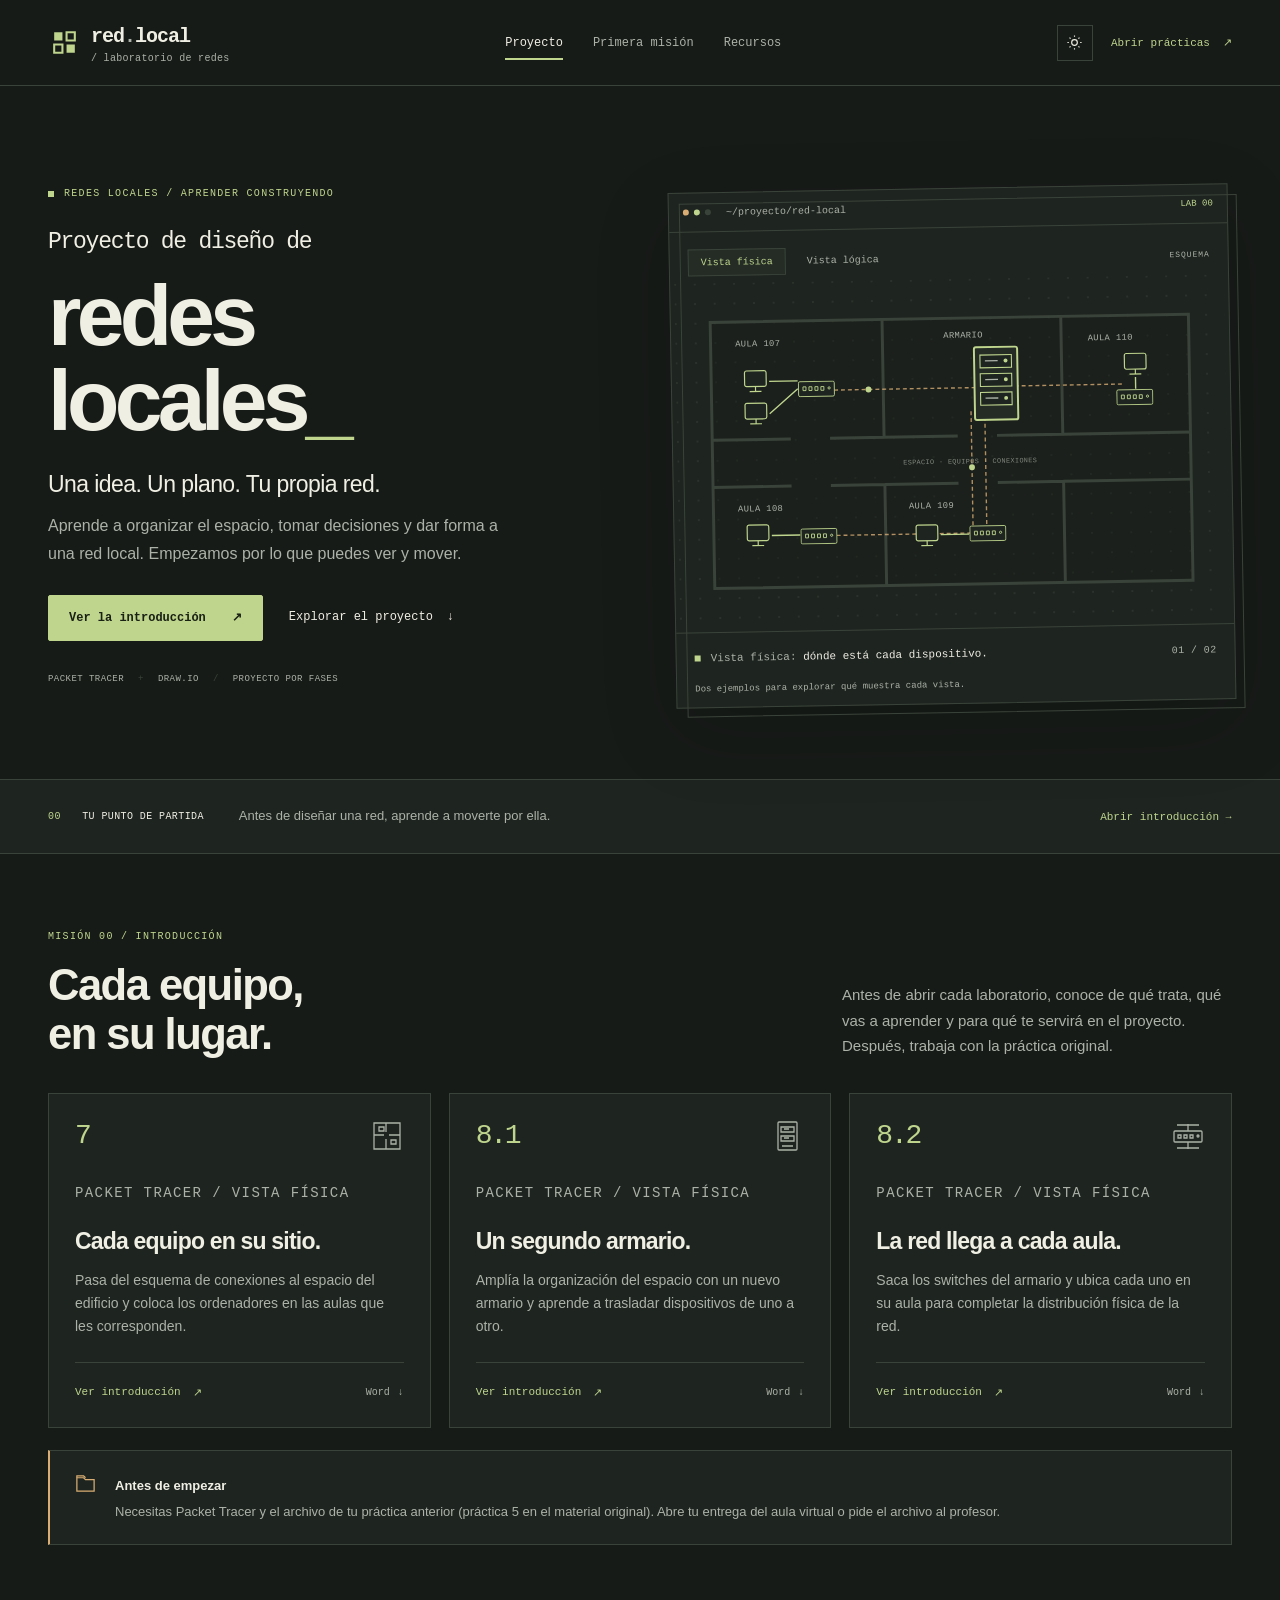
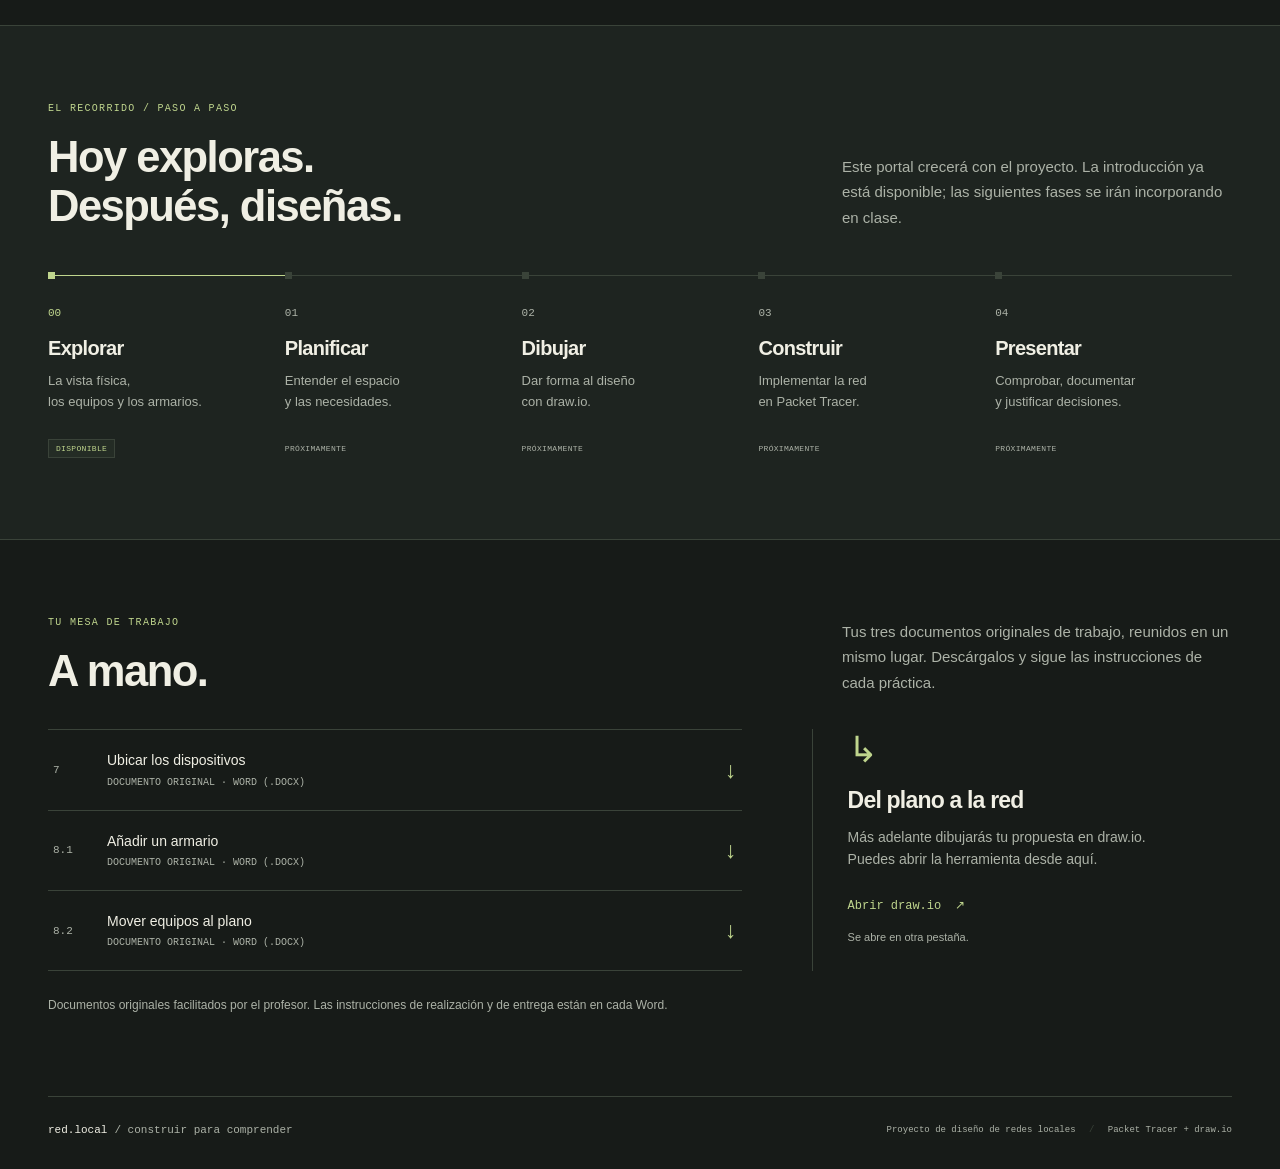
==== PROYECTO_DISEÑO_REDES_LOCALES/index.html @ a5c0ba90 "Añade el portal de diseño de redes y las introducciones a las prácticas originales" ====
<!doctype html>
<html lang="es" data-theme="dark">
<head>
  <meta charset="utf-8">
  <meta name="viewport" content="width=device-width, initial-scale=1">
  <meta name="theme-color" content="#171b18">
  <meta name="description" content="Proyecto de diseño de redes locales. Aprende a organizar la vista física de Packet Tracer y construye, paso a paso, tu propia red.">
  <title>Proyecto de diseño de redes locales</title>
  <link rel="icon" href="assets/favicon.svg" type="image/svg+xml">
  <link rel="stylesheet" href="styles.css">
  <script src="content.js" defer></script>
  <script src="app.js" defer></script>
</head>
<body>
  <a class="skip-link" href="#contenido">Saltar al contenido</a>
  <header class="site-header">
    <a class="brand" href="#inicio" aria-label="Red local. Inicio">
      <svg class="brand-mark" viewBox="0 0 32 32" aria-hidden="true"><path d="M6 6h8v8H6zM18 18h8v8h-8z" fill="currentColor"/><path d="M18 6h8v8h-8zM6 18h8v8H6z" fill="none" stroke="currentColor" stroke-width="2"/></svg>
      <span>red<span class="muted">.</span>local<span class="brand-sub">/ laboratorio de redes</span></span>
    </a>
    <nav class="main-nav" aria-label="Navegación principal">
      <a href="#inicio" data-nav="inicio">Proyecto</a>
      <a href="#mision" data-nav="mision">Primera misión</a>
      <a href="#recursos" data-nav="recursos">Recursos</a>
    </nav>
    <div class="header-actions">
      <button class="theme-button icon-button" id="theme-toggle" title="Cambiar a tema claro" aria-label="Cambiar a tema claro"><svg viewBox="0 0 24 24" aria-hidden="true"><circle cx="12" cy="12" r="4"/><path d="M12 2v2m0 16v2M2 12h2m16 0h2M5 5l1.4 1.4m11.2 11.2L19 19M5 19l1.4-1.4M17.6 6.4L19 5"/></svg></button>
      <a class="header-cta" href="#mision">Abrir prácticas <span aria-hidden="true">↗</span></a>
    </div>
  </header>

  <main id="contenido" tabindex="-1">
    <section id="home-view">
      <div class="hero wrap">
        <div class="hero-copy">
          <p class="eyebrow"><span class="status-square"></span> REDES LOCALES / APRENDER CONSTRUYENDO</p>
          <h1><span class="title-intro">Proyecto de diseño de</span> redes<br class="desktop-break"> locales<span class="cursor" aria-hidden="true">_</span></h1>
          <p class="hero-lead">Una idea. Un plano. Tu propia red.</p>
          <p class="hero-description">Aprende a organizar el espacio, tomar decisiones y dar forma a una red local. Empezamos por lo que puedes ver y mover.</p>
          <div class="hero-actions"><a class="button primary" href="#mision">Ver la introducción <span aria-hidden="true">↗</span></a><a class="text-link" href="#recorrido">Explorar el proyecto <span aria-hidden="true">↓</span></a></div>
          <div class="hero-tools"><span>PACKET TRACER</span><i aria-hidden="true">+</i><span>DRAW.IO</span><i aria-hidden="true">/</i><span>PROYECTO POR FASES</span></div>
        </div>
        <div class="hero-visual">
          <div class="window-top"><div class="window-dots" aria-hidden="true"><i></i><i></i><i></i></div><span>~/proyecto/red-local</span><span class="window-badge">LAB 00</span></div>
          <div class="diagram-tabs" role="group" aria-label="Comparar las vistas de una red"><button class="active" data-diagram="fisica" aria-pressed="true">Vista física</button><button data-diagram="logica" aria-pressed="false">Vista lógica</button><span>ESQUEMA</span></div>
          <div class="diagram-area">
            <svg class="network-map" id="physical-diagram" viewBox="0 0 560 355" role="img" aria-labelledby="map-title map-desc">
              <title id="map-title">Un edificio con aulas y un armario de comunicaciones</title><desc id="map-desc">Esquema ilustrativo de cuatro aulas. Los equipos de cada aula se conectan con el armario de comunicaciones.</desc>
              <defs><pattern id="grid" width="20" height="20" patternUnits="userSpaceOnUse"><circle cx="1" cy="1" r=".8" class="svg-grid"/></pattern><symbol id="pc" viewBox="0 0 28 28"><rect x="3" y="3" width="22" height="16" rx="2"/><path d="M14 19v5M8 24h12"/></symbol><symbol id="switch" viewBox="0 0 50 22"><rect x="1" y="1" width="48" height="20" rx="2"/><path d="M7 8h4v5H7zm8 0h4v5h-4zm8 0h4v5h-4zm8 0h4v5h-4z"/><circle cx="42" cy="10" r="1.5"/></symbol></defs>
              <rect width="560" height="355" fill="url(#grid)"/>
              <path class="map-floor" d="M36 40H523V311H36Z"/><path class="map-wall" d="M36 160H116m40 0h55V40m0 0v120h75m40 0h67V40m0 120h130M36 208h80m40 0h55v103m0-103h75m40 0h67v103m0-103h130"/>
              <path class="cable amber" d="M140 111H313V116M454 110H345M140 259H300V132M314 257V141"/>
              <g class="map-devices"><use href="#pc" x="67" y="87" width="28" height="28"/><use href="#pc" x="67" y="120" width="28" height="28"/><use href="#switch" x="124" y="101" width="38" height="17"/><use href="#pc" x="67" y="244" width="28" height="28"/><use href="#switch" x="124" y="251" width="38" height="17"/><use href="#pc" x="239" y="247" width="28" height="28"/><use href="#switch" x="296" y="251" width="38" height="17"/><use href="#pc" x="454" y="76" width="28" height="28"/><use href="#switch" x="448" y="115" width="38" height="17"/></g>
              <path class="cable" d="M95 101h29M95 134l29-25M95 258h29M267 260h29M468 103v12"/>
              <g class="rack-illustration" transform="translate(304 70)"><rect class="rack-outline" width="44" height="74" rx="2"/><rect x="6" y="8" width="32" height="13"/><rect x="6" y="27" width="32" height="13"/><rect x="6" y="46" width="32" height="13"/><path d="M11 14h13m-13 19h13m-13 19h13"/><circle cx="32" cy="14" r="2"/><circle cx="32" cy="33" r="2"/><circle cx="32" cy="52" r="2"/></g>
              <g class="map-labels"><text x="61" y="65">AULA 107</text><text x="61" y="233">AULA 108</text><text x="235" y="233">AULA 109</text><text x="420" y="65">AULA 110</text><text x="273" y="60">ARMARIO</text><text x="230" y="188" class="corridor-label">ESPACIO · EQUIPOS · CONEXIONES</text></g>
              <circle class="signal" cx="196" cy="111" r="3"/><circle class="signal delay" cx="300" cy="192" r="3"/>
            </svg>
            <svg class="network-map" id="logical-diagram" viewBox="0 0 560 355" role="img" aria-labelledby="logic-title" hidden><title id="logic-title">Esquema lógico de conexión entre un router, un switch y cuatro equipos</title><rect width="560" height="355" fill="url(#grid)"/><path class="cable amber" d="M280 91v58M280 178v43M80 221h400M80 221v38M214 221v38M347 221v38M480 221v38"/><circle class="logic-node" cx="280" cy="65" r="27"/><path class="map-wall" d="M263 65h34m-9-7 9 7-9 7m-16-28v42m-7-33 7-9 7 9"/><use href="#switch" class="map-devices" x="245" y="149" width="70" height="31"/><g class="map-devices"><use href="#pc" x="60" y="259" width="40" height="40"/><use href="#pc" x="194" y="259" width="40" height="40"/><use href="#pc" x="327" y="259" width="40" height="40"/><use href="#pc" x="460" y="259" width="40" height="40"/></g><g class="map-labels"><text x="322" y="68">ROUTER</text><text x="327" y="168">SWITCH</text><text x="58" y="322">PC 01</text><text x="192" y="322">PC 02</text><text x="325" y="322">PC 03</text><text x="458" y="322">PC 04</text></g></svg>
          </div>
          <div class="diagram-caption"><span class="status-square"></span><p id="diagram-explanation">Vista física: <strong>dónde está cada dispositivo.</strong></p><span class="tiny">01 / 02</span></div>
          <p class="diagram-note">Dos ejemplos para explorar qué muestra cada vista.</p>
        </div>
      </div>
      <div class="project-strip"><div class="wrap"><span><span class="strip-number">00</span> TU PUNTO DE PARTIDA</span><p>Antes de diseñar una red, aprende a moverte por ella.</p><a href="#mision">Abrir introducción <span aria-hidden="true">→</span></a></div></div>

      <section class="section wrap" id="mision-section" aria-labelledby="mission-heading">
        <div class="section-heading"><div><p class="eyebrow">MISIÓN 00 / INTRODUCCIÓN</p><h2 id="mission-heading">Cada equipo,<br>en su lugar.</h2></div><p class="section-lead">Antes de abrir cada laboratorio, conoce de qué trata, qué vas a aprender y para qué te servirá en el proyecto. Después, trabaja con la práctica original.</p></div>
        <div class="practice-cards" id="practice-cards"></div>
        <aside class="start-note"><svg viewBox="0 0 24 24" aria-hidden="true"><path d="M3 6h7l2 2h9v12H3Z"/><path d="M3 6V4h7l2 2"/></svg><div><strong>Antes de empezar</strong><p>Necesitas Packet Tracer y el archivo de tu práctica anterior (práctica 5 en el material original). Abre tu entrega del aula virtual o pide el archivo al profesor.</p></div></aside>
      </section>

      <section class="journey-section" id="recorrido-section" aria-labelledby="journey-heading"><div class="wrap section"><div class="section-heading"><div><p class="eyebrow">EL RECORRIDO / PASO A PASO</p><h2 id="journey-heading">Hoy exploras.<br>Después, diseñas.</h2></div><p class="section-lead">Este portal crecerá con el proyecto. La introducción ya está disponible; las siguientes fases se irán incorporando en clase.</p></div><ol class="journey"><li class="current"><span class="journey-num">00</span><h3>Explorar</h3><p>La vista física,<br>los equipos y los armarios.</p><span class="status-tag">DISPONIBLE</span></li><li><span class="journey-num">01</span><h3>Planificar</h3><p>Entender el espacio<br>y las necesidades.</p><span class="future-tag">PRÓXIMAMENTE</span></li><li><span class="journey-num">02</span><h3>Dibujar</h3><p>Dar forma al diseño<br>con draw.io.</p><span class="future-tag">PRÓXIMAMENTE</span></li><li><span class="journey-num">03</span><h3>Construir</h3><p>Implementar la red<br>en Packet Tracer.</p><span class="future-tag">PRÓXIMAMENTE</span></li><li><span class="journey-num">04</span><h3>Presentar</h3><p>Comprobar, documentar<br>y justificar decisiones.</p><span class="future-tag">PRÓXIMAMENTE</span></li></ol></div></section>

      <section class="section wrap resources-section" id="recursos-section" aria-labelledby="resources-heading"><div class="section-heading"><div><p class="eyebrow">TU MESA DE TRABAJO</p><h2 id="resources-heading">A mano.</h2></div><p class="section-lead">Tus tres documentos originales de trabajo, reunidos en un mismo lugar. Descárgalos y sigue las instrucciones de cada práctica.</p></div><div class="resource-layout"><div id="resource-list" class="resource-list"></div><div class="resource-side"><span class="resource-icon" aria-hidden="true">↳</span><h3>Del plano a la red</h3><p>Más adelante dibujarás tu propuesta en draw.io. Puedes abrir la herramienta desde aquí.</p><a class="text-link" href="https://app.diagrams.net/" target="_blank" rel="noopener noreferrer">Abrir draw.io <span aria-hidden="true">↗</span></a><p class="small muted">Se abre en otra pestaña.</p></div></div><p class="source-note">Documentos originales facilitados por el profesor. Las instrucciones de realización y de entrega están en cada Word.</p></section>
    </section>

    <section id="practice-view" class="practice-view wrap" hidden aria-label="Introducción a la práctica"><aside class="practice-sidebar" id="practice-sidebar"></aside><div class="practice-main" id="practice-main"></div></section>
    
  </main>

  <footer class="site-footer wrap"><a class="brand small" href="#inicio">red.local<span class="muted"> / construir para comprender</span></a><p>Proyecto de diseño de redes locales <span class="footer-divider">/</span> Packet Tracer + draw.io</p></footer>
  <div class="toast" id="toast" role="status" aria-live="polite"></div>
  <dialog id="image-dialog" class="image-dialog" aria-labelledby="image-dialog-title"><div class="dialog-toolbar"><p id="image-dialog-title"></p><button class="icon-button" id="close-image" aria-label="Cerrar imagen">×</button></div><div id="image-dialog-content"></div></dialog>
  <noscript><div class="noscript-note">Activa JavaScript para ver las presentaciones de las prácticas. También puedes descargar las guías: <a href="recursos/practica-7.docx">Práctica 7</a>, <a href="recursos/practica-8-1.docx">Práctica 8.1</a> y <a href="recursos/practica-8-2.docx">Práctica 8.2</a>.</div></noscript>
</body>
</html>
---- PROYECTO_DISEÑO_REDES_LOCALES/styles.css ----
@charset "UTF-8";
:root{color-scheme:dark;--bg:#171b18;--surface:#1e2420;--surface-2:#242c25;--text:#f0efe4;--muted:#acb2a7;--line:#3a4339;--accent:#bfd58d;--accent-strong:#d2e5a8;--accent-text:#192014;--amber:#d9ad73;--error:#e1a29b;--shadow:0 25px 75px #070c082b;--mono:"Cascadia Code","SFMono-Regular",Consolas,"Liberation Mono",monospace;--sans:Inter,"Segoe UI",Arial,sans-serif}
html[data-theme=light]{color-scheme:light;--bg:#f4f2e8;--surface:#fcfbf5;--surface-2:#e9eddf;--text:#222c23;--muted:#5e695b;--line:#c9cebe;--accent:#536d2c;--accent-strong:#3b5519;--accent-text:#fff;--amber:#8c5f2b;--error:#a94238;--shadow:0 25px 75px #313d1710}
*{box-sizing:border-box}html{scroll-behavior:smooth;scroll-padding-top:100px}body{margin:0;background:var(--bg);color:var(--text);font-family:var(--sans);font-size:16px;line-height:1.6;-webkit-font-smoothing:antialiased}button,input,textarea{font:inherit}button,a,input,textarea,summary{-webkit-tap-highlight-color:transparent}button,a{touch-action:manipulation}button{cursor:pointer}a{color:inherit;text-decoration:none}button{color:inherit}img,svg{max-width:100%}button:disabled{cursor:default}a:focus-visible,button:focus-visible,input:focus-visible,textarea:focus-visible,summary:focus-visible{outline:2px solid var(--accent);outline-offset:5px}button{border:0}h1,h2,h3,p,figure{margin:0}h1,h2,h3{line-height:1.12;letter-spacing:-.035em}h2{font-size:clamp(32px,3.4vw,46px);font-weight:600}h3{font-size:22px;font-weight:600}.muted{color:var(--muted)}.small{font-size:13px}.tiny{font:10px var(--mono);letter-spacing:.04em}.wrap{width:min(1260px,calc(100% - 96px));margin-inline:auto}[hidden]{display:none!important}.skip-link{position:fixed;left:20px;top:-80px;z-index:100;background:var(--accent);color:var(--accent-text);padding:12px 22px}.skip-link:focus{top:16px}#contenido:focus{outline:none}.site-header{height:86px;display:flex;align-items:center;justify-content:space-between;padding:0 48px;gap:24px;border-bottom:1px solid var(--line);background:var(--bg);position:sticky;top:0;z-index:20}.brand{display:inline-flex;align-items:center;gap:10px;white-space:nowrap;font-family:var(--mono);font-weight:700;font-size:20px;letter-spacing:-.05em}.brand-mark{width:33px;height:33px;color:var(--accent)}.brand-sub{display:block;font-size:10px;letter-spacing:.03em;font-weight:400;color:var(--muted);line-height:1.2}.main-nav{display:flex;gap:30px;font:12px var(--mono)}.main-nav a{padding:10px 0;position:relative;color:var(--muted)}.main-nav a:hover,.main-nav a.active{color:var(--text)}.main-nav a.active:after{content:"";position:absolute;height:2px;background:var(--accent);left:0;right:0;bottom:0}.header-actions{display:flex;align-items:center;gap:18px}.icon-button{display:inline-grid;place-items:center;width:36px;height:36px;border:1px solid var(--line);background:transparent;flex-shrink:0}.icon-button:hover{background:var(--surface-2)}.icon-button svg{width:17px;height:17px;fill:none;stroke:currentColor;stroke-width:1.6}.notebook-link{font:12px var(--mono);display:flex;align-items:center;gap:10px}.notebook-link>svg{width:18px;height:18px;fill:none;stroke:var(--accent);stroke-width:1.5}.progress-dot{font:10px var(--mono);background:var(--surface-2);color:var(--accent);padding:2px 6px;border:1px solid var(--line)}.hero{display:grid;grid-template-columns:1fr 1fr;gap:64px;align-items:center;padding-block:82px 75px}.eyebrow{font:10px/1.5 var(--mono);font-weight:500;letter-spacing:.13em;color:var(--accent);text-transform:uppercase;display:flex;align-items:center;gap:10px}.status-square{width:6px;height:6px;display:inline-block;background:var(--accent);flex-shrink:0}h1{font-size:clamp(64px,6.7vw,92px);font-weight:650;letter-spacing:-.055em;margin:25px 0 24px;line-height:.98}.title-intro{font:500 23px/1.45 var(--mono);letter-spacing:-.055em;display:block;margin-bottom:14px}.cursor{color:var(--accent)}.hero-lead{font-size:23px;margin-bottom:10px;font-weight:500;letter-spacing:-.025em}.hero-description{max-width:465px;color:var(--muted);font-size:16px;line-height:1.7}.hero-actions{display:flex;gap:26px;align-items:center;margin-top:28px;flex-wrap:wrap}.button{padding:13px 20px;font:12px/1.5 var(--mono);font-weight:600;display:inline-flex;align-items:center;justify-content:center;gap:26px;min-height:46px;transition:background .15s,transform .15s;border:1px solid transparent;border-radius:2px}.button.primary{background:var(--accent);color:var(--accent-text);border-color:var(--accent)}.button.primary:hover{background:var(--accent-strong);transform:translateY(-1px)}.button.secondary{background:transparent;border-color:var(--line);color:var(--text)}.button.secondary:hover{background:var(--surface-2);border-color:var(--muted)}.button:disabled{opacity:.35;transform:none!important}.text-link{font:12px/1.5 var(--mono);display:inline-flex;align-items:center;gap:14px;border-bottom:1px solid transparent;padding-block:5px}.text-link:hover{color:var(--accent);border-color:var(--accent)}.hero-tools{margin-top:31px;display:flex;gap:14px;align-items:center;font:9px/1.6 var(--mono);color:var(--muted);letter-spacing:.05em;flex-wrap:wrap}.hero-tools i{font-style:normal;color:var(--line)}.hero-visual{background:var(--surface);border:1px solid var(--line);box-shadow:var(--shadow);transform:rotate(-1deg);margin-top:20px;position:relative}.hero-visual:after{content:"";position:absolute;inset:10px -10px -10px 10px;border:1px solid var(--line);z-index:-1;pointer-events:none}.window-top{display:flex;align-items:center;gap:15px;height:39px;padding:0 14px;border-bottom:1px solid var(--line);font:10px var(--mono);color:var(--muted)}.window-dots{display:flex;gap:5px}.window-dots i{width:6px;height:6px;border-radius:50%;background:var(--line)}.window-dots i:first-child{background:var(--amber)}.window-dots i:nth-child(2){background:var(--accent)}.window-badge{margin-left:auto;font-size:9px;color:var(--accent)}.diagram-tabs{display:flex;align-items:center;padding:17px 18px 3px;gap:8px;font:10px var(--mono)}.diagram-tabs button{background:transparent;padding:7px 12px;color:var(--muted);border:1px solid transparent}.diagram-tabs button.active{background:var(--surface-2);color:var(--accent);border-color:var(--line)}.diagram-tabs>span{margin-left:auto;font-size:8px;letter-spacing:.12em;color:var(--muted)}.diagram-area{padding:4px 4px 0}.network-map{width:100%;display:block}.svg-grid{fill:var(--line)}.map-floor{fill:var(--bg);fill-opacity:.45;stroke:var(--line);stroke-width:3}.map-wall{fill:none;stroke:var(--line);stroke-width:3}.cable{fill:none;stroke:var(--accent);stroke-width:1.4}.cable.amber{stroke:var(--amber);stroke-dasharray:4 3;opacity:.8}.map-devices{fill:var(--surface);stroke:var(--accent);stroke-width:1.2}.rack-illustration rect{fill:var(--surface);stroke:var(--accent);stroke-width:1.1}.rack-illustration .rack-outline{fill:var(--surface-2);stroke-width:2}.rack-illustration path{stroke:var(--muted);stroke-width:1.3}.rack-illustration circle,.signal{fill:var(--accent)}.signal{animation:pulse 3s infinite}.delay{animation-delay:1.5s}.map-labels{font:9px var(--mono);letter-spacing:.04em;fill:var(--muted)}.map-labels .corridor-label{font-size:7px;fill:var(--muted);opacity:.7}.logic-node{fill:var(--surface-2);stroke:var(--accent);stroke-width:1.6}.diagram-caption{display:flex;align-items:center;gap:10px;padding:17px 18px;border-top:1px solid var(--line);font-size:11px}.diagram-caption p{font-family:var(--mono);line-height:1.6;color:var(--muted)}.diagram-caption strong{color:var(--text);font-weight:400}.diagram-caption .tiny{margin-left:auto;color:var(--muted);white-space:nowrap}.diagram-note{font:9px var(--mono);color:var(--muted);padding:0 18px 13px}.project-strip{border-block:1px solid var(--line);background:var(--surface)}.project-strip>.wrap{display:flex;align-items:center;gap:35px;min-height:73px}.project-strip span{font:10px var(--mono);letter-spacing:.04em}.project-strip .strip-number{color:var(--accent);margin-right:15px}.project-strip p{font-size:13px;color:var(--muted);margin-right:auto}.project-strip a{font:11px var(--mono);color:var(--accent);white-space:nowrap}.section{padding-block:75px 80px}.section-heading{display:flex;justify-content:space-between;align-items:flex-end;gap:50px;margin-bottom:34px}.section-heading .eyebrow{margin-bottom:17px}.section-lead{font-size:15px;line-height:1.7;color:var(--muted);max-width:390px}.practice-cards{display:grid;grid-template-columns:repeat(3,minmax(0,1fr));gap:18px}.practice-card{display:flex;flex-direction:column;padding:25px 26px 22px;background:var(--surface);border:1px solid var(--line);transition:border-color .15s,transform .15s;position:relative}.practice-card:hover{border-color:var(--accent);transform:translateY(-3px)}.card-top{display:flex;justify-content:space-between;align-items:center;margin-bottom:29px}.card-number{font:28px var(--mono);letter-spacing:-.08em;color:var(--accent)}.card-symbol{width:34px;height:34px;stroke:var(--muted);fill:none;stroke-width:1.3}.card-kicker{font:9px var(--mono);letter-spacing:.1em;color:var(--muted);margin-bottom:10px}.practice-card h3{font-size:23px;max-width:250px;margin-bottom:14px}.practice-card p{font-size:14px;line-height:1.65;color:var(--muted);margin-bottom:24px}.card-footer{border-top:1px solid var(--line);padding-top:17px;margin-top:auto;display:flex;align-items:center;justify-content:space-between;font:11px var(--mono);gap:12px}.card-footer .count{font-size:9px;color:var(--muted)}.card-footer .card-action{color:var(--accent)}.card-complete{position:absolute;top:32px;right:70px;color:var(--accent);font:10px var(--mono)}.start-note{margin-top:22px;padding:21px 24px;display:flex;align-items:flex-start;gap:18px;border:1px solid var(--line);border-left:2px solid var(--amber);background:var(--surface)}.start-note>svg{width:23px;height:23px;stroke:var(--amber);fill:none;stroke-width:1.3;flex-shrink:0}.start-note strong{font-size:13px;font-weight:600}.start-note p{font-size:13px;color:var(--muted);margin-top:4px;line-height:1.65}.file-tag{margin-left:auto;color:var(--amber);font:12px var(--mono);border:1px solid var(--line);padding:4px 10px}.journey-section{border-block:1px solid var(--line);background:var(--surface)}.journey{list-style:none;display:grid;grid-template-columns:repeat(5,minmax(0,1fr));margin:45px 0 0;padding:0}.journey li{position:relative;border-top:1px solid var(--line);padding-top:22px;padding-right:16px}.journey li:before{content:"";position:absolute;width:7px;height:7px;top:-4px;left:0;background:var(--line)}.journey li.current:before{background:var(--accent)}.journey li.current{border-top-color:var(--accent)}.journey-num{font:11px var(--mono);color:var(--muted)}.journey li.current .journey-num{color:var(--accent)}.journey h3{font-size:20px;margin-block:13px 12px}.journey p{font-size:13px;line-height:1.6;color:var(--muted);margin-bottom:20px}.status-tag,.future-tag{font:8px var(--mono);letter-spacing:.04em;white-space:nowrap;display:inline-block}.status-tag{background:var(--surface-2);color:var(--accent);border:1px solid var(--line);padding:4px 7px}.future-tag{color:var(--muted)}.resource-layout{display:grid;grid-template-columns:1.65fr 1fr;gap:70px}.resource-list{border-top:1px solid var(--line)}.resource-row{display:flex;align-items:center;gap:19px;padding:19px 5px;border-bottom:1px solid var(--line);transition:color .15s}.resource-row:hover{color:var(--accent)}.resource-row>span:first-child{color:var(--muted);font:11px var(--mono);width:35px;flex-shrink:0}.resource-row .resource-name{flex:1}.resource-row strong{font-size:14px;font-weight:500;display:block}.resource-row small{color:var(--muted);font:10px/1.6 var(--mono);display:block;margin-top:3px}.resource-row .download-arrow{font-size:23px;color:var(--accent)}.resource-side{border-left:1px solid var(--line);padding-left:35px}.resource-icon{display:block;font:36px var(--mono);color:var(--accent);margin-bottom:15px}.resource-side h3{font-size:23px;margin-bottom:12px}.resource-side>p{font-size:14px;color:var(--muted);margin-bottom:20px;max-width:310px}.resource-side .text-link{color:var(--accent);margin-bottom:8px}.resource-side p.small{font-size:11px}.source-note{margin-top:25px;font-size:12px;color:var(--muted);max-width:850px}.source-note summary{cursor:pointer;color:var(--muted);padding:8px 0}.source-note p{margin-top:8px;line-height:1.7}.site-footer{display:flex;justify-content:space-between;align-items:center;gap:20px;border-top:1px solid var(--line);padding-block:25px 30px}.site-footer .brand{font-size:11px;letter-spacing:0;gap:7px;font-weight:500}.site-footer p{font:9px/1.6 var(--mono);text-align:right;color:var(--muted)}.footer-divider{margin:0 8px;color:var(--line)}code{font:12px var(--mono);background:var(--surface-2);padding:3px 6px;overflow-wrap:anywhere;color:var(--accent)}.toast{position:fixed;bottom:24px;left:50%;transform:translate(-50%,20px);padding:13px 20px;background:var(--text);color:var(--bg);font:12px var(--mono);border:1px solid var(--line);opacity:0;pointer-events:none;transition:opacity .2s,transform .2s;z-index:60;max-width:90vw}.toast.show{opacity:1;transform:translate(-50%,0)}
/* El espacio guiado de las prácticas */
.practice-view{display:grid;grid-template-columns:235px minmax(0,1fr);gap:50px;padding-block:45px 75px;align-items:start;min-height:calc(100vh - 170px)}.practice-sidebar{position:sticky;top:125px}.back-link{font:11px var(--mono);color:var(--muted);display:inline-block;margin-bottom:35px}.back-link:hover{color:var(--accent)}.sidebar-title{font-size:25px;margin:14px 0 13px;letter-spacing:-.04em}.sidebar-desc{font-size:13px;color:var(--muted);margin-bottom:20px}.overall-progress{height:3px;background:var(--line);margin:12px 0 9px}.overall-progress>span{display:block;height:100%;background:var(--accent);transition:width .2s}.progress-caption{font:10px var(--mono);color:var(--muted)}.practice-nav{display:grid;gap:5px;margin-block:26px}.practice-nav a{display:flex;align-items:center;gap:12px;padding:14px 11px;border:1px solid transparent;font-size:12px;line-height:1.5;color:var(--muted)}.practice-nav a.active{color:var(--text);border-color:var(--line);background:var(--surface)}.practice-nav a:hover{background:var(--surface)}.practice-nav .nav-number{font:11px var(--mono);color:var(--accent);min-width:28px}.nav-check{margin-left:auto;color:var(--accent);font:13px var(--mono)}.sidebar-resource{font:10px/1.7 var(--mono);color:var(--muted);border-top:1px solid var(--line);padding-top:20px}.sidebar-resource a{display:block;margin-bottom:12px}.sidebar-resource a:hover{color:var(--accent)}.sidebar-resource p{font-size:9px;margin-top:20px}.breadcrumb{font:10px/1.6 var(--mono);color:var(--muted);display:flex;gap:10px;flex-wrap:wrap;margin-bottom:27px}.breadcrumb a:hover{color:var(--accent)}.practice-heading{display:flex;gap:24px;align-items:flex-start;margin-bottom:22px}.practice-heading .large-number{font:51px/1 var(--mono);color:var(--accent);letter-spacing:-.07em;white-space:nowrap}.practice-heading h1{font:600 clamp(27px,3vw,40px)/1.12 var(--sans);letter-spacing:-.035em;margin:0 0 14px}.practice-heading p{font-size:14px;color:var(--muted);line-height:1.7;max-width:730px}.objective{padding:15px 18px;background:var(--surface-2);border-left:2px solid var(--accent);font-size:13px;line-height:1.7;margin-bottom:27px}.objective strong{color:var(--accent);display:block;font:9px var(--mono);letter-spacing:.09em;margin-bottom:6px}.steps-nav{display:flex;border:1px solid var(--line);margin-bottom:23px;overflow-x:auto}.step-tab{flex:1;min-width:85px;background:var(--surface);padding:12px 10px;text-align:left;border-right:1px solid var(--line);color:var(--muted);display:flex;align-items:center;gap:7px;font:10px/1.4 var(--mono)}.step-tab:last-child{border-right:0}.step-tab:hover{background:var(--surface-2)}.step-tab.active{color:var(--text);background:var(--surface-2);box-shadow:inset 0 -2px var(--accent)}.step-tab .step-number{font-size:10px;color:var(--muted);flex-shrink:0}.step-tab.done .step-number{color:var(--accent)}.step-card{border:1px solid var(--line);background:var(--surface)}.step-topline{padding:15px 24px;border-bottom:1px solid var(--line);display:flex;align-items:center;justify-content:space-between;font:9px var(--mono);color:var(--muted);gap:12px}.step-topline .step-context{color:var(--accent);letter-spacing:.05em}.step-content{padding:28px}.step-content h2{font-size:26px;line-height:1.25;margin-bottom:20px}.step-content>p{font-size:14px;line-height:1.8;margin:0 0 13px;max-width:760px}.step-content strong{font-weight:600}.step-content .step-image-grid{display:grid;grid-template-columns:repeat(auto-fit,minmax(220px,1fr));gap:18px;margin-top:24px}.step-figure{margin:0}.image-button{width:100%;background:#f1f1ef;border:1px solid var(--line);padding:0;display:block;position:relative;overflow:hidden}.image-button:hover{outline:1px solid var(--accent)}.image-button>img{display:block;max-height:390px;width:100%;height:auto;object-fit:contain;background:#f1f1ef}.image-button .expand-label{position:absolute;right:8px;bottom:8px;background:#171b18e8;color:#f0efe4;font:9px var(--mono);padding:6px 9px}.step-figure figcaption{font:10px/1.7 var(--mono);color:var(--muted);margin-top:9px}.step-hint{margin-top:23px;background:var(--bg);border-left:2px solid var(--amber);padding:14px 17px;font-size:13px;line-height:1.7;color:var(--muted)}.step-hint>strong{display:block;font:9px var(--mono);letter-spacing:.08em;color:var(--amber);margin-bottom:6px}.step-check{margin-top:25px;display:flex;align-items:flex-start;gap:12px;font-size:13px;border-top:1px solid var(--line);padding-top:22px;cursor:pointer}.step-check input,.delivery-check input{accent-color:var(--accent);width:18px;height:18px;flex-shrink:0;margin:2px 0 0}.step-check span{line-height:1.6}.step-actions{border-top:1px solid var(--line);padding:17px 24px;display:flex;justify-content:space-between;align-items:center;gap:15px}.step-actions .button{padding:10px 15px;min-height:40px;font-size:11px}.step-actions .step-position{font:10px var(--mono);color:var(--muted)}.practice-bottom{margin-top:25px;display:grid;grid-template-columns:1.1fr 1fr;gap:20px}.delivery-box,.reflection-box{border:1px solid var(--line);padding:24px;background:var(--surface)}.delivery-box h3,.reflection-box h3{font-size:18px;margin-bottom:17px}.delivery-box ul{padding-left:18px;margin:0 0 18px;color:var(--muted);font-size:13px;line-height:1.7}.delivery-box li{margin-bottom:7px}.filename{display:block;font:11px/1.7 var(--mono);padding:11px;background:var(--bg);color:var(--accent);overflow-wrap:anywhere}.delivery-box>.small{margin-top:12px;font-size:11px;color:var(--muted)}.reflection-box>p{font-size:13px;color:var(--muted);margin-bottom:13px;line-height:1.7}.reflection-box label{font-size:13px;display:block;margin-bottom:12px}.reflection-box textarea,.notebook-view textarea{display:block;width:100%;min-height:125px;border:1px solid var(--line);border-radius:0;background:var(--bg);color:var(--text);padding:13px;font-size:13px;line-height:1.7;resize:vertical}.field-help{font:9px/1.7 var(--mono);color:var(--muted);margin-top:8px}.reflection-box .text-link{margin-top:13px;font-size:10px;color:var(--accent)}.next-practice{display:flex;align-items:center;justify-content:space-between;border:1px solid var(--line);padding:21px 24px;margin-top:22px;gap:20px;background:var(--surface)}.next-practice p{font-size:14px}.next-practice .small{font:9px var(--mono);color:var(--accent);margin-bottom:7px}.next-practice .text-link{color:var(--accent);flex-shrink:0}.plan-labels-wrap{position:relative;display:block}.plan-labels-wrap img{display:block;width:100%;height:auto}.plan-label{position:absolute;transform:translate(-50%,-50%);font:600 clamp(8px,1vw,13px)/1.3 var(--mono);color:#14251b;background:#e4efce;border:1px solid #527343;padding:5px 7px;max-width:25%;text-align:center;box-shadow:0 2px 6px #0001}.image-dialog{width:min(1360px,95vw);max-height:94vh;padding:0;background:var(--bg);color:var(--text);border:1px solid var(--line);margin:auto}.image-dialog::backdrop,.reset-dialog::backdrop{background:#080b09db}.dialog-toolbar{display:flex;align-items:center;justify-content:space-between;padding:12px 16px;gap:20px;border-bottom:1px solid var(--line);font:12px var(--mono);position:sticky;top:0;background:var(--bg);z-index:2}.dialog-toolbar .icon-button{font-size:25px}.image-dialog #image-dialog-content{padding:15px}.image-dialog img{display:block;max-height:calc(91vh - 100px);width:auto;max-width:100%;margin:auto;object-fit:contain}.image-dialog .plan-labels-wrap{width:fit-content;margin:auto}.reset-dialog{padding:30px;max-width:480px;width:90vw;background:var(--bg);color:var(--text);border:1px solid var(--line)}.reset-dialog h2{font-size:29px;margin:15px 0}.reset-dialog>p:not(.eyebrow){color:var(--muted);font-size:14px}.button-row{display:flex;gap:12px;flex-wrap:wrap;margin-top:23px}.danger{background:transparent;color:var(--error);border-color:var(--error)}.danger:hover{background:var(--surface-2)}.noscript-note{padding:22px;border:1px solid var(--error);margin:20px}.noscript-note a{text-decoration:underline}
@keyframes pulse{0%,100%{opacity:.3}50%{opacity:1}}
@media(min-width:1600px){.wrap{width:min(1350px,calc(100% - 130px))}.hero{padding-block:95px 90px;gap:85px}.hero-description{font-size:17px}}
@media(max-width:1150px){.site-header{padding-inline:30px;gap:15px}.main-nav{gap:20px}.wrap{width:calc(100% - 60px)}.hero{gap:35px;padding-block:65px}.title-intro{font-size:20px}h1{font-size:75px}.hero-lead{font-size:20px}.hero-actions{gap:17px}.hero-description{font-size:15px}.hero-tools{font-size:8px;gap:10px}.brand-sub{font-size:9px}.project-strip>.wrap{gap:20px}.practice-card{padding:22px}.practice-view{grid-template-columns:205px minmax(0,1fr);gap:30px}.practice-bottom{grid-template-columns:1fr}.step-tab{font-size:9px}.step-tab .step-name{display:none}.step-tab{min-width:50px;justify-content:center}.step-tab.active .step-name{display:block}.step-tab.active{flex:2.5}.resource-layout{gap:40px}}
@media(max-width:900px){.brand-sub{display:none}.main-nav{gap:16px;font-size:11px}.header-actions{gap:10px}.notebook-link{gap:7px;font-size:11px}.progress-dot{display:none}.hero{gap:25px;grid-template-columns:1fr 1fr}h1{font-size:64px}.title-intro{font-size:17px}.hero .eyebrow{font-size:8px;letter-spacing:.08em}.hero-lead{font-size:18px}.hero-description{font-size:14px}.hero-actions{gap:13px}.hero-actions .button{font-size:10px;padding:12px 14px;gap:20px}.hero-actions .text-link{font-size:10px}.diagram-caption{font-size:9px;padding:13px}.diagram-caption .tiny{display:none}.hero-tools{line-height:1.8}.project-strip p{font-size:11px}.project-strip a{font-size:10px}.project-strip span{font-size:9px}.section-heading{gap:30px}.section-lead{max-width:340px;font-size:14px}.practice-cards{gap:12px}.practice-card{padding:20px}.practice-card h3{font-size:21px}.practice-card p{font-size:13px}.card-footer{font-size:10px;align-items:flex-start}.card-footer .count{font-size:8px}.journey h3{font-size:17px}.journey p{font-size:12px}.journey .future-tag{font-size:7px}.journey .status-tag{font-size:7px}.resource-side{padding-left:25px}.site-footer{align-items:flex-start}.site-footer p{max-width:320px}.site-footer .brand{font-size:9px}.practice-view{grid-template-columns:1fr;gap:28px}.practice-sidebar{position:static;display:block}.practice-sidebar>.back-link{margin-bottom:20px}.practice-sidebar>.eyebrow,.sidebar-title,.sidebar-desc,.practice-sidebar>.overall-progress,.practice-sidebar>.progress-caption,.sidebar-resource{display:none}.practice-nav{display:flex;margin:0;border:1px solid var(--line);gap:0}.practice-nav a{flex:1;border:0;border-right:1px solid var(--line);padding:14px 12px}.practice-nav a:last-child{border-right:0}.practice-nav a.active{border:0;border-bottom:2px solid var(--accent);border-right:1px solid var(--line)}.practice-nav a.active:last-child{border-right:0}.practice-bottom{grid-template-columns:1fr 1fr}.step-tab .step-name{display:block}.step-tab.active{flex:1}.step-tab{font-size:10px;padding:12px;justify-content:flex-start}.notebook-heading{align-items:flex-start;flex-direction:column}.notebook-actions{width:100%}.notebook-entry .entry-body{gap:25px}}
@media(max-width:700px){html{scroll-padding-top:130px}.wrap{width:calc(100% - 36px)}.site-header{height:auto;min-height:75px;padding:15px 18px 10px;flex-wrap:wrap;gap:10px}.brand{font-size:19px}.brand-mark{width:28px;height:28px}.header-actions{margin-left:auto}.notebook-link{font-size:10px}.theme-button{width:31px;height:31px}.main-nav{order:3;width:100%;justify-content:space-between;border-top:1px solid var(--line);padding-top:8px;font-size:10px}.main-nav a{padding:7px 3px}.hero{grid-template-columns:1fr;padding:41px 0 45px;gap:40px}.hero .eyebrow{font-size:8px;letter-spacing:.08em}.hero-copy{max-width:580px}.hero h1{font-size:76px;margin:23px 0}.title-intro{font-size:22px;margin-bottom:12px}.desktop-break{display:none}.hero-lead{font-size:21px}.hero-description{font-size:15px;max-width:500px}.hero-actions{gap:23px;margin-top:25px}.hero-actions .button{font-size:11px;padding:13px 18px}.hero-actions .text-link{font-size:11px}.hero-tools{font-size:9px;gap:11px;margin-top:26px}.hero-visual{transform:none;margin:0 7px 0 0}.hero-visual:after{inset:7px -7px -7px 7px}.diagram-caption{font-size:11px;padding:15px}.diagram-caption .tiny{display:block}.diagram-note{font-size:9px}.project-strip>.wrap{padding-block:17px;min-height:auto;gap:7px 15px;flex-wrap:wrap}.project-strip>.wrap>span{font-size:9px}.project-strip p{width:100%;order:3;font-size:12px}.project-strip a{margin-left:auto;font-size:9px}.project-strip .strip-number{margin-right:8px}.section{padding-block:46px 49px}.section-heading{display:block;margin-bottom:26px}.section-heading .eyebrow{font-size:9px;margin-bottom:13px}h2{font-size:35px}.section-lead{max-width:none;margin-top:20px;font-size:14px}.practice-cards{grid-template-columns:1fr;gap:14px}.practice-card{padding:23px}.card-top{margin-bottom:15px}.card-number{font-size:29px}.practice-card h3{max-width:none;font-size:25px;margin-bottom:10px}.practice-card p{font-size:14px;margin-bottom:20px;max-width:440px}.card-kicker{font-size:9px}.card-footer{font-size:11px}.card-footer .count{font-size:10px}.card-symbol{width:32px;height:32px}.start-note{padding:19px 17px;gap:12px}.start-note p{font-size:12px}.start-note .file-tag{display:none}.journey{grid-template-columns:1fr;margin-top:30px;padding-left:7px}.journey li{border-top:0;border-left:1px solid var(--line);padding:0 0 27px 28px;display:grid;grid-template-columns:1fr auto;gap:6px 15px;position:relative}.journey li.current{border-top:0;border-left-color:var(--accent)}.journey li:before{left:-4px;top:4px}.journey-num{grid-column:1;font-size:10px}.journey h3{font-size:22px;margin:3px 0;grid-column:1}.journey p{font-size:13px;margin:3px 0 0;grid-column:1}.journey p br{display:none}.journey .status-tag,.journey .future-tag{grid-column:2;grid-row:2;align-self:center;font-size:8px}.journey li:last-child{padding-bottom:0}.resource-layout{grid-template-columns:1fr;gap:30px}.resource-row strong{font-size:13px}.resource-row>span:first-child{font-size:10px;width:28px}.resource-row{gap:12px;padding-block:17px}.resource-side{border-left:0;border-top:1px solid var(--line);padding:25px 0 0}.resource-icon{float:right;margin:5px 15px}.resource-side>p{max-width:85%;font-size:13px}.resource-side h3{font-size:23px}.source-note{font-size:11px}.site-footer{display:block;padding-block:25px}.site-footer .brand{font-size:10px}.site-footer p{text-align:left;margin-top:12px;max-width:none;font-size:9px}.footer-divider{display:none}.site-footer #save-status{display:block;margin-top:4px}.practice-view{padding-block:25px 40px;gap:25px}.practice-nav a{padding:12px 9px;gap:5px;display:block;font-size:10px}.practice-nav .nav-number{display:block;font-size:12px;margin-bottom:4px}.nav-check{display:none}.practice-heading{display:block}.practice-heading .large-number{font-size:34px;display:block;margin-bottom:13px}.practice-heading h1{font-size:30px}.practice-heading p{font-size:13px}.breadcrumb{font-size:9px;margin-bottom:21px}.objective{padding:14px;font-size:12px;margin-bottom:22px}.steps-nav{margin-bottom:17px}.step-tab{padding:11px 9px;min-width:43px;justify-content:center;font-size:9px}.step-tab .step-name{display:none}.step-tab.active .step-name{display:block}.step-tab.active{flex:2.6}.step-topline{padding:12px 15px;font-size:8px}.step-topline .step-context{font-size:8px}.step-content{padding:21px 17px}.step-content h2{font-size:23px;margin-bottom:17px}.step-content>p{font-size:13px;line-height:1.8}.step-content .step-image-grid{grid-template-columns:1fr;margin-top:20px}.step-figure figcaption{font-size:9px}.step-hint{font-size:12px;padding:12px 13px}.step-check{font-size:12px;padding-top:19px}.step-actions{padding:14px 15px;gap:8px}.step-actions .button{font-size:10px;padding:10px 12px;gap:14px}.step-actions .step-position{display:none}.practice-bottom{grid-template-columns:1fr;gap:17px;margin-top:18px}.delivery-box,.reflection-box{padding:21px 18px}.next-practice{padding:19px 18px;display:block}.next-practice .text-link{margin-top:12px}.plan-label{font-size:8px;padding:3px 4px}.image-dialog .plan-label{font-size:8px}.dialog-toolbar{font-size:10px;padding:10px;gap:10px}.image-dialog #image-dialog-content{padding:7px}.notebook-view{padding-block:30px 40px}.notebook-heading h1{font-size:39px;margin-block:15px}.notebook-heading p{font-size:13px}.notebook-heading{gap:20px}.profile-box{grid-template-columns:1fr;gap:18px;padding:20px}.notebook-intro{font-size:12px}.notebook-entry{padding:21px 18px}.notebook-entry-header{display:block}.notebook-entry h2{font-size:21px;margin-bottom:10px}.notebook-entry .entry-num{display:block;margin-bottom:7px}.notebook-entry .entry-body{grid-template-columns:1fr;gap:22px}.entry-status{font-size:9px}.notebook-footer{display:block}.reset-link{padding:18px 0 0}.notebook-actions .button{font-size:9px}.button-row .button{font-size:10px}.toast{font-size:10px;text-align:center}.print-answer{display:none}}
@media(max-width:390px){.hero h1{font-size:65px}.title-intro{font-size:19px}.hero-tools{font-size:8px}.hero .eyebrow{font-size:7px}.hero-actions{gap:15px}.hero-actions .text-link{font-size:10px}.diagram-caption{font-size:9px}.project-strip a{font-size:8px}.notebook-link{font-size:9px}.header-actions{gap:8px}}
@media(prefers-reduced-motion:reduce){html{scroll-behavior:auto}*,*:before,*:after{animation:none!important;transition:none!important}.practice-card:hover,.button.primary:hover{transform:none}}

.header-cta{font:11px var(--mono);display:flex;align-items:center;gap:13px;color:var(--accent)}.header-cta:hover{text-decoration:underline}.intro-page{padding-bottom:10px}.intro-main-grid{display:grid;grid-template-columns:1fr;gap:22px;margin-top:25px}.intro-picture{border:1px solid var(--line);padding:13px;background:var(--surface)}.intro-picture .image-button>img{max-height:390px}.intro-picture figcaption{padding:11px 2px 0;color:var(--muted);font:10px/1.7 var(--mono)}.intro-copy-grid{display:grid;grid-template-columns:1fr 1fr;gap:28px;padding-block:26px;border-block:1px solid var(--line)}.intro-copy-grid h2{font:11px var(--mono);color:var(--accent);letter-spacing:.03em;margin-bottom:13px}.intro-copy-grid p{font-size:14px;line-height:1.8;color:var(--muted)}.original-download{background:var(--surface-2);border:1px solid var(--line);display:flex;align-items:center;gap:24px;justify-content:space-between;padding:25px;margin-top:25px}.original-download h2{font-size:23px;margin:9px 0 11px}.original-download p:not(.eyebrow){font-size:13px;color:var(--muted);line-height:1.7;max-width:470px}.original-download .button{flex-shrink:0;font-size:11px;gap:20px}.intro-starting{font-size:12px;color:var(--muted);margin:23px 0;line-height:1.8}.intro-starting strong{color:var(--text);font-weight:500}.intro-file-info{font:9px var(--mono);color:var(--muted);margin-top:10px}.practice-nav.intro-nav{margin-top:24px}.card-footer .count{color:var(--muted)}.card-action-button{font:11px var(--mono);background:transparent;color:var(--accent);padding:6px 0;display:inline-flex;gap:12px;align-items:center}.practice-card{cursor:auto}.practice-card .card-download{font:10px var(--mono);color:var(--muted);display:flex;gap:8px;align-items:center;white-space:nowrap}.practice-card .card-download:hover{color:var(--accent);text-decoration:underline}.card-open{text-align:left;background:none;padding:0;color:inherit}.card-open:hover h3{color:var(--accent)}.section-intro{font-size:15px;line-height:1.8;color:var(--muted);max-width:870px;margin:-2px 0 30px}.intro-mobile-download{display:none}
@media(max-width:1000px){.original-download{display:block}.original-download .button{margin-top:19px}.card-footer{flex-wrap:wrap}.header-cta{font-size:10px}}
@media(max-width:900px){.intro-nav.practice-nav{margin:0}.intro-copy-grid{gap:22px}}
@media(max-width:700px){.header-cta{font-size:10px;gap:8px}.intro-copy-grid{grid-template-columns:1fr;gap:25px;padding-block:22px}.intro-copy-grid p{font-size:13px}.intro-picture{padding:8px}.original-download{padding:21px 18px}.original-download h2{font-size:22px}.original-download p:not(.eyebrow){font-size:12px}.original-download .button{width:100%;font-size:11px}.intro-starting{font-size:12px}.intro-picture figcaption{font-size:9px}.section-intro{font-size:14px;margin-bottom:24px}.intro-mobile-download{display:inline-flex;margin-top:12px;color:var(--accent)}}
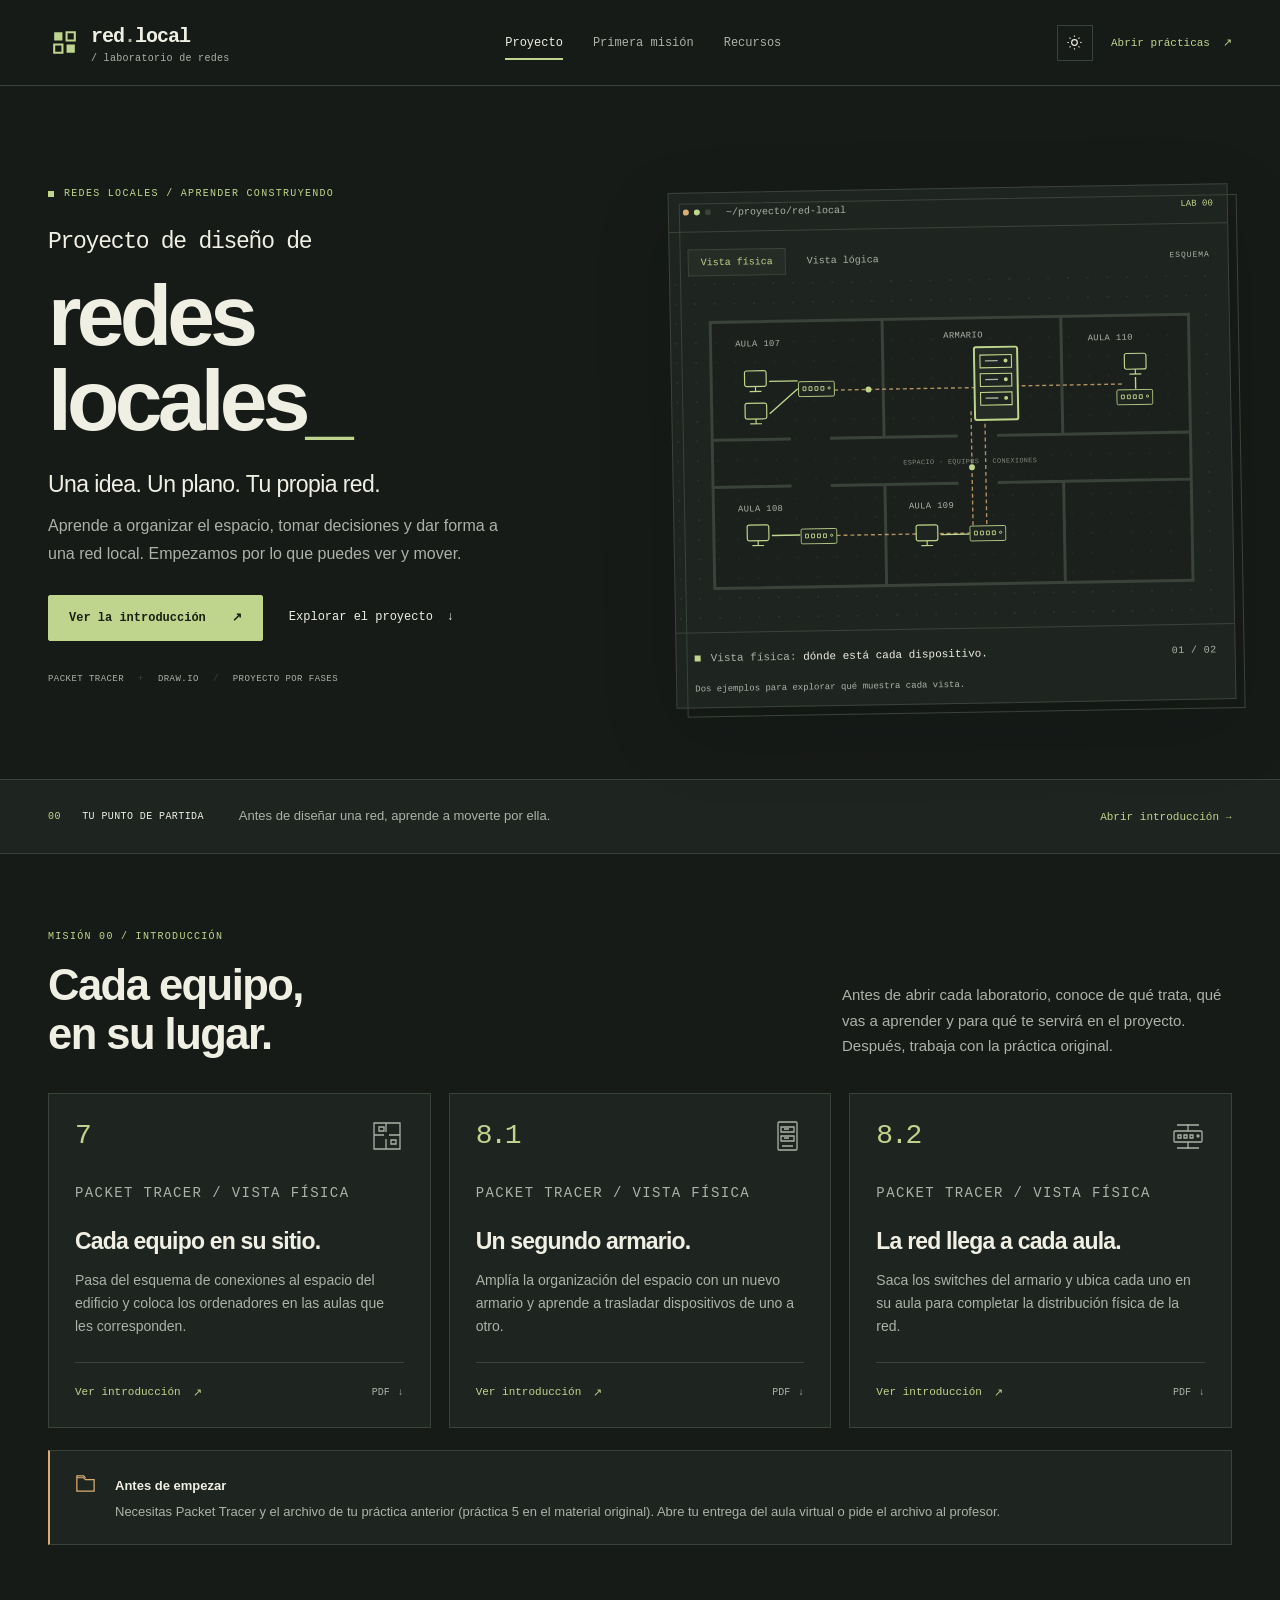
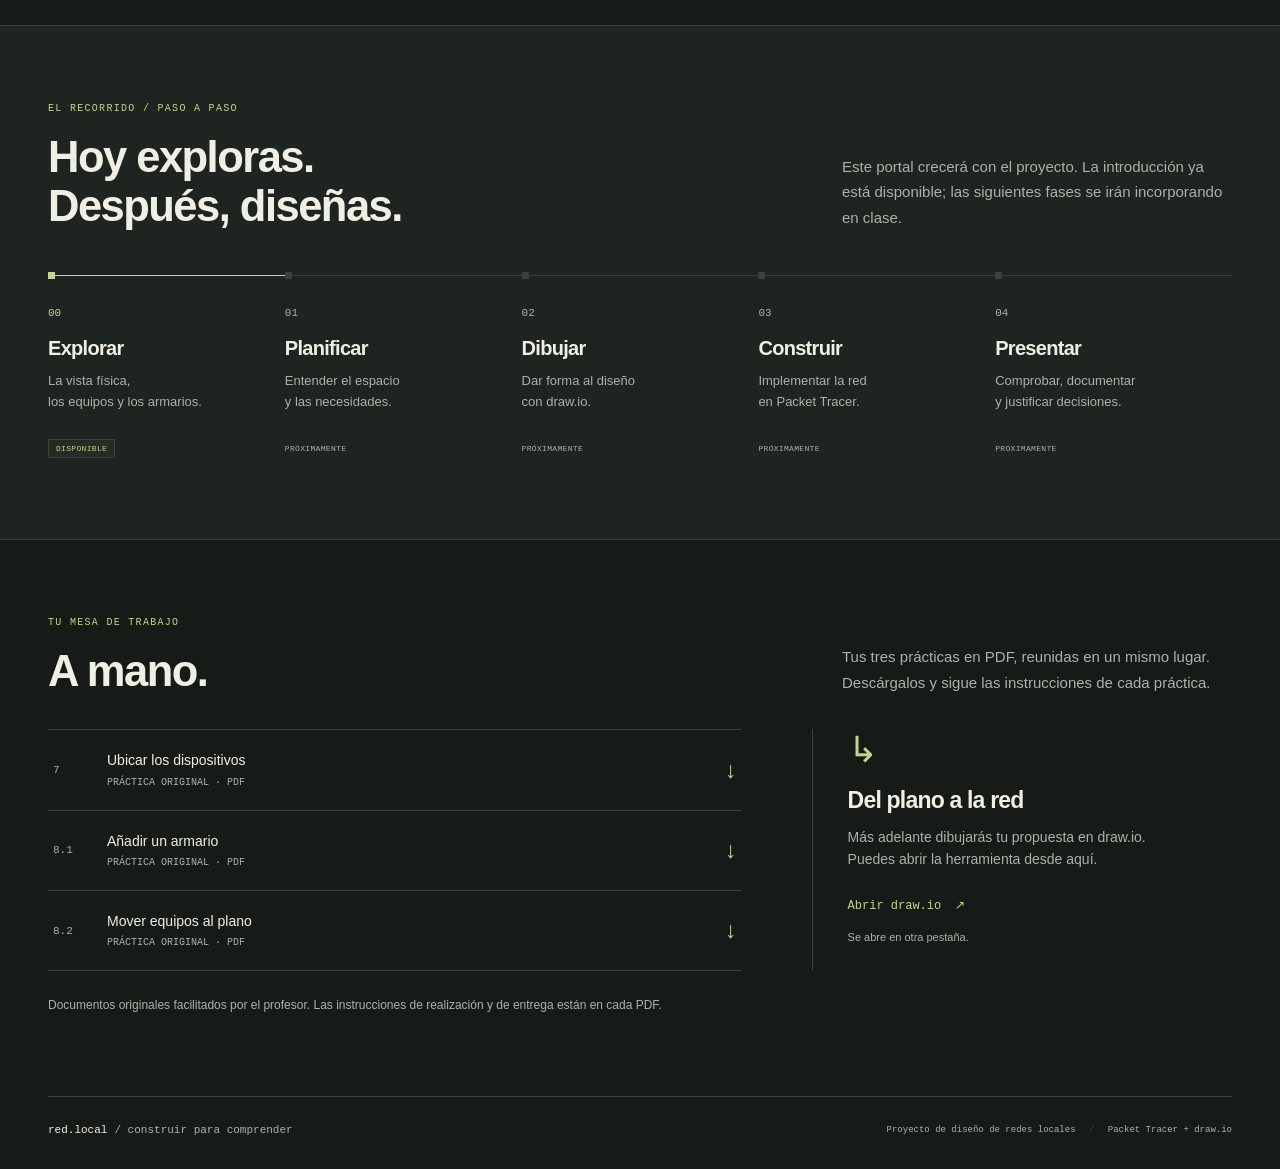
==== commit fb6c617e: "Ofrece las tres prácticas en PDF y actualiza las descargas del portal" ====
--- a/PROYECTO_DISEÑO_REDES_LOCALES/index.html
+++ b/PROYECTO_DISEÑO_REDES_LOCALES/index.html
@@ -72,7 +72,7 @@
 
       <section class="journey-section" id="recorrido-section" aria-labelledby="journey-heading"><div class="wrap section"><div class="section-heading"><div><p class="eyebrow">EL RECORRIDO / PASO A PASO</p><h2 id="journey-heading">Hoy exploras.<br>Después, diseñas.</h2></div><p class="section-lead">Este portal crecerá con el proyecto. La introducción ya está disponible; las siguientes fases se irán incorporando en clase.</p></div><ol class="journey"><li class="current"><span class="journey-num">00</span><h3>Explorar</h3><p>La vista física,<br>los equipos y los armarios.</p><span class="status-tag">DISPONIBLE</span></li><li><span class="journey-num">01</span><h3>Planificar</h3><p>Entender el espacio<br>y las necesidades.</p><span class="future-tag">PRÓXIMAMENTE</span></li><li><span class="journey-num">02</span><h3>Dibujar</h3><p>Dar forma al diseño<br>con draw.io.</p><span class="future-tag">PRÓXIMAMENTE</span></li><li><span class="journey-num">03</span><h3>Construir</h3><p>Implementar la red<br>en Packet Tracer.</p><span class="future-tag">PRÓXIMAMENTE</span></li><li><span class="journey-num">04</span><h3>Presentar</h3><p>Comprobar, documentar<br>y justificar decisiones.</p><span class="future-tag">PRÓXIMAMENTE</span></li></ol></div></section>
 
-      <section class="section wrap resources-section" id="recursos-section" aria-labelledby="resources-heading"><div class="section-heading"><div><p class="eyebrow">TU MESA DE TRABAJO</p><h2 id="resources-heading">A mano.</h2></div><p class="section-lead">Tus tres documentos originales de trabajo, reunidos en un mismo lugar. Descárgalos y sigue las instrucciones de cada práctica.</p></div><div class="resource-layout"><div id="resource-list" class="resource-list"></div><div class="resource-side"><span class="resource-icon" aria-hidden="true">↳</span><h3>Del plano a la red</h3><p>Más adelante dibujarás tu propuesta en draw.io. Puedes abrir la herramienta desde aquí.</p><a class="text-link" href="https://app.diagrams.net/" target="_blank" rel="noopener noreferrer">Abrir draw.io <span aria-hidden="true">↗</span></a><p class="small muted">Se abre en otra pestaña.</p></div></div><p class="source-note">Documentos originales facilitados por el profesor. Las instrucciones de realización y de entrega están en cada Word.</p></section>
+      <section class="section wrap resources-section" id="recursos-section" aria-labelledby="resources-heading"><div class="section-heading"><div><p class="eyebrow">TU MESA DE TRABAJO</p><h2 id="resources-heading">A mano.</h2></div><p class="section-lead">Tus tres prácticas en PDF, reunidas en un mismo lugar. Descárgalos y sigue las instrucciones de cada práctica.</p></div><div class="resource-layout"><div id="resource-list" class="resource-list"></div><div class="resource-side"><span class="resource-icon" aria-hidden="true">↳</span><h3>Del plano a la red</h3><p>Más adelante dibujarás tu propuesta en draw.io. Puedes abrir la herramienta desde aquí.</p><a class="text-link" href="https://app.diagrams.net/" target="_blank" rel="noopener noreferrer">Abrir draw.io <span aria-hidden="true">↗</span></a><p class="small muted">Se abre en otra pestaña.</p></div></div><p class="source-note">Documentos originales facilitados por el profesor. Las instrucciones de realización y de entrega están en cada PDF.</p></section>
     </section>
 
     <section id="practice-view" class="practice-view wrap" hidden aria-label="Introducción a la práctica"><aside class="practice-sidebar" id="practice-sidebar"></aside><div class="practice-main" id="practice-main"></div></section>
@@ -82,6 +82,6 @@
   <footer class="site-footer wrap"><a class="brand small" href="#inicio">red.local<span class="muted"> / construir para comprender</span></a><p>Proyecto de diseño de redes locales <span class="footer-divider">/</span> Packet Tracer + draw.io</p></footer>
   <div class="toast" id="toast" role="status" aria-live="polite"></div>
   <dialog id="image-dialog" class="image-dialog" aria-labelledby="image-dialog-title"><div class="dialog-toolbar"><p id="image-dialog-title"></p><button class="icon-button" id="close-image" aria-label="Cerrar imagen">×</button></div><div id="image-dialog-content"></div></dialog>
-  <noscript><div class="noscript-note">Activa JavaScript para ver las presentaciones de las prácticas. También puedes descargar las guías: <a href="recursos/practica-7.docx">Práctica 7</a>, <a href="recursos/practica-8-1.docx">Práctica 8.1</a> y <a href="recursos/practica-8-2.docx">Práctica 8.2</a>.</div></noscript>
+  <noscript><div class="noscript-note">Activa JavaScript para ver las presentaciones de las prácticas. También puedes descargar las guías: <a href="recursos/practica-7.pdf">Práctica 7</a>, <a href="recursos/practica-8-1.pdf">Práctica 8.1</a> y <a href="recursos/practica-8-2.pdf">Práctica 8.2</a>.</div></noscript>
 </body>
 </html>
